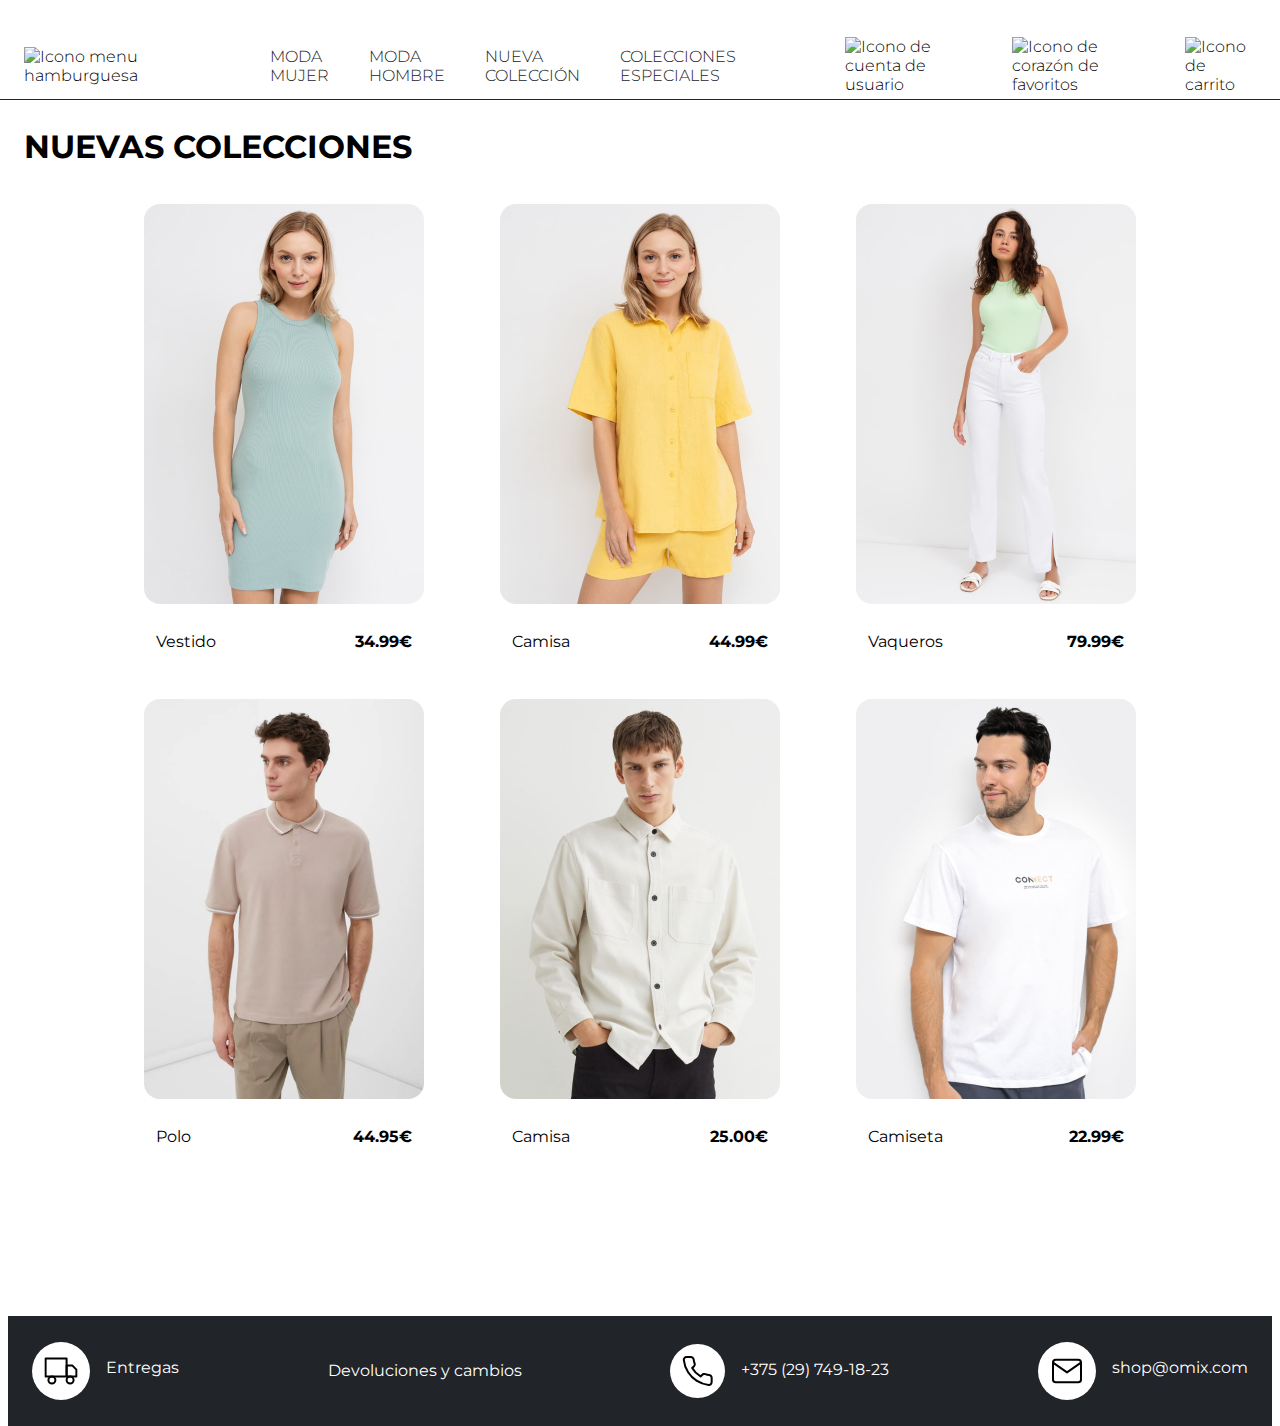
==== index.html @ 0a8b403c "Movidos de carpeta index y style" ====
<!DOCTYPE html>
<html lang="es">
  <head>
    <meta charset="UTF-8" />
    <meta name="viewport" content="width=device-width, initial-scale=1.0" />
    <link rel="stylesheet" href="style.css" />
    <link rel="preconnect" href="https://fonts.googleapis.com" />
    <link rel="preconnect" href="https://fonts.gstatic.com" crossorigin />
    <link
      href="https://fonts.googleapis.com/css2?family=Montserrat:ital,wght@0,100..900;1,100..900&display=swap"
      rel="stylesheet"
    />
    <title>Shopping moda.es</title>
  </head>
  <body>
    <header>
      <img
        class="grid-item-1"
        src="icons/icon-menu-burguer.svg"
        alt="Icono menu hamburguesa"
      />
      <nav class="grid-item-2">
        <a href="#mujer">MODA MUJER</a>
        <a href="#hombre">MODA HOMBRE</a>
        <a href="#nuevaColeccion">NUEVA COLECCIÓN</a>
        <a href="#coleccionesEspeciales">COLECCIONES ESPECIALES</a>
      </nav>
      <div class="grid-item-3">
        <img src="icons/icon-user.svg" alt="Icono de cuenta de usuario" />
        <img src="icons/icon-heart.svg" alt="Icono de corazón de favoritos" />
        <img src="icons/icon-shopping-cart.svg" alt="Icono de carrito" />
      </div>
    </header>
    <main>
      <h1>NUEVAS COLECCIONES</h1>
      <div class="products-container">
        <div class="product">
          <img
            src="/asset/img/image-3.jpg"
            alt="Chica con vestido corto
            turquesa sin mangas"
          />
          <div class="pie-de-foto">
            <p>Vestido</p>
            <p><span class="precio">34.99€</span></p>
          </div>
        </div>
        <div class="product">
          <img
            src="/asset/img/image-6.jpg"
            alt="Chica con camisa amarilla de manga corta"
          />
          <div class="pie-de-foto">
            <p>Camisa</p>
            <p><span class="precio">44.99€</span></p>
          </div>
        </div>
        <div class="product">
          <img
            src="/asset/img/image-4.jpg"
            alt="Chica con pantalón largo vaquero blanco"
          />
          <div class="pie-de-foto">
            <p>Vaqueros</p>
            <p><span class="precio">79.99€</span></p>
          </div>
        </div>
        <div class="product">
          <img
            src="/asset/img/image-5.jpg"
            alt="Chico con polo marrón de manga corta"
          />
          <div class="pie-de-foto">
            <p>Polo</p>
            <p><span class="precio">44.95€</span></p>
          </div>
        </div>
        <div class="product">
          <img
            src="/asset/img/image-1.jpg"
            alt="Chico camisa de manga larga en color crudo y botones negros"
          />
          <div class="pie-de-foto">
            <p>Camisa</p>
            <p><span class="precio">25.00€</span></p>
          </div>
        </div>
        <div class="product">
          <img
            src="/asset/img/image-2.jpg"
            alt="Chico con camiseta blanca. Estampado que dice 'concepto'"
          />
          <div class="pie-de-foto">
            <p>Camiseta</p>
            <p><span class="precio">22.99€</span></p>
          </div>
        </div>
      </div>
    </main>
    <footer>
      <div>
        <span>
          <img
            src="/asset/icons/icon-truck.svg"
            alt="icono de camión de entregas"
          />
        </span>
        <p>Entregas</p>
      </div>
      <hr />
      <p>Devoluciones y cambios</p>
      <hr />
      <div>
        <span>
          <img
            src="/asset/icons/icon-phone.svg"
            alt="icono del teléfono de contacto"
          />
        </span>
        <p>+375 (29) 749-18-23</p>
      </div>
      <hr />
      <div>
        <span>
          <img
            src="/asset/icons/icon-mail.svg"
            alt="icono del sobre para emails"
          />
        </span>
        <p>shop@omix.com</p>
      </div>
      <hr />
    </footer>
  </body>
</html>
---- style.css ----
:root {
  --primary: #ffffff;
  --secondary: #212429;
}

* {
  box-sizing: border-box;
}

html {
  max-width: 1280px;
  margin: 0 auto;
  font-size: 100%;
} /* 16px */

a {
  text-decoration: none;
  color: var(--secondary);
  margin: 0 20px;
}

header {
  display: flex;
  position: fixed;
  max-width: 1280px;
  width: 100%;
  top: 0;
  left: 0;
  right: 0;
  align-items: center;
  place-content: center;
  height: 100px;
  margin: 0 auto;
  padding-top: 32px;
  font-family: "Montserrat";
  font-weight: 300;
  z-index: 8;
  background-color: #ffffff;
  border-bottom: 1px solid #212429;
}

.grid-item-1 {
  display: flex;
  padding: 0 24px;
  justify-content: center;
}

.grid-item-2 {
  display: flex;
  justify-content: center;
  padding: 0 64px;
}

.grid-item-3 {
  display: flex;
  justify-content: center;
}

.grid-item-3 > img {
  margin: 0 25px;
}

main {
  max-width: 1280px;
  margin: 90px auto;
  padding: 16px;
}

h1 {
  font-family: "Montserrat";
}

.products-container {
  display: flex;
  flex-wrap: wrap;
  justify-content: space-around;
  max-width: 1100px;
  margin: 0 auto;
  padding: 16px;
}

.product {
  margin: 0 16px 0 16px;
}

.product > img {
  border-radius: 16px;
  max-width: 100%;
  height: auto;
}

.pie-de-foto {
  display: flex;
  justify-content: space-between;
  padding: 0 12px;
  font-family: "Montserrat", sans-serif;
  margin: 8px 0 32px 0;
}

.precio {
  font-weight: bold;
}

footer {
  display: flex;
  justify-content: space-between;
  align-items: center;
  font-family: "Montserrat";
  font-size: 16px;
  width: 100%;
  height: 110px;
  margin-bottom: -8px;
  background-color: #212429;
  color: #ffffff;
  padding: 0 24px;
}

footer > div {
  display: flex;
}

footer > div > span {
  display: flex;
  background-color: #ffffff;
  border-radius: 50%;
  padding: 12px;
  margin-right: 16px;
}

footer > hr {
  display: none;
}

/* MEDIA QUERY */

@media screen and (max-width: 920px) {
  header {
    place-content: center;
    width: 100%;
    margin: 0 auto;
    left: 50%;
    transform: translateX(-50%);
  }

  .grid-item-2 {
    display: none;
  }

  .grid-item-3 {
    display: none;
  }

  .product {
    margin: 0 auto 24px auto;
  }

  footer {
    display: block;
    height: 470px;
    justify-content: left;
    padding-left: 32px;
    padding-right: 32px;
    padding-top: 32px;
    margin-bottom: -8;
    font-weight: bold;
  }

  footer > hr {
    display: block;
    width: 100%;
    margin-bottom: 48px;
    margin-top: 16px;
  }
}
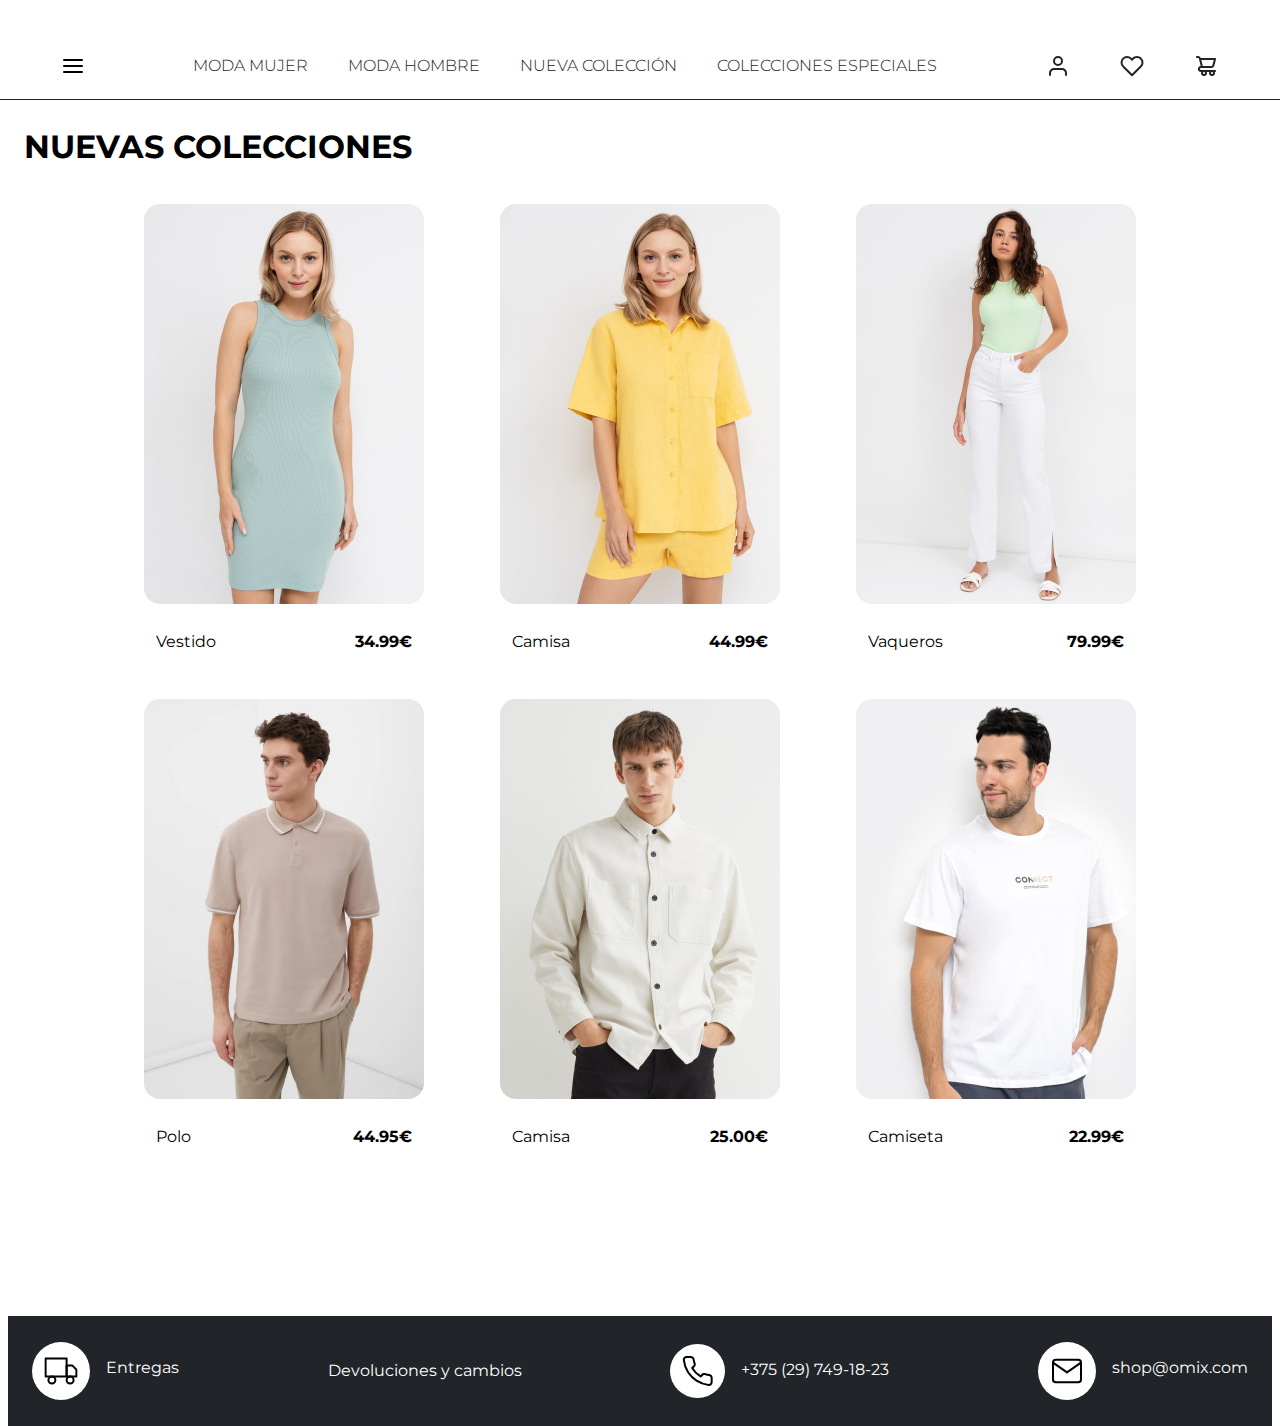
==== commit 0b167918: "Arregladas rutas de imagenes" ====
--- a/index.html
+++ b/index.html
@@ -16,7 +16,7 @@
     <header>
       <img
         class="grid-item-1"
-        src="icons/icon-menu-burguer.svg"
+        src="/asset/icons/icon-menu-burguer.svg"
         alt="Icono menu hamburguesa"
       />
       <nav class="grid-item-2">
@@ -26,9 +26,15 @@
         <a href="#coleccionesEspeciales">COLECCIONES ESPECIALES</a>
       </nav>
       <div class="grid-item-3">
-        <img src="icons/icon-user.svg" alt="Icono de cuenta de usuario" />
-        <img src="icons/icon-heart.svg" alt="Icono de corazón de favoritos" />
-        <img src="icons/icon-shopping-cart.svg" alt="Icono de carrito" />
+        <img
+          src="/asset/icons/icon-user.svg"
+          alt="Icono de cuenta de usuario"
+        />
+        <img
+          src="/asset/icons/icon-heart.svg"
+          alt="Icono de corazón de favoritos"
+        />
+        <img src="/asset/icons/icon-shopping-cart.svg" alt="Icono de carrito" />
       </div>
     </header>
     <main>
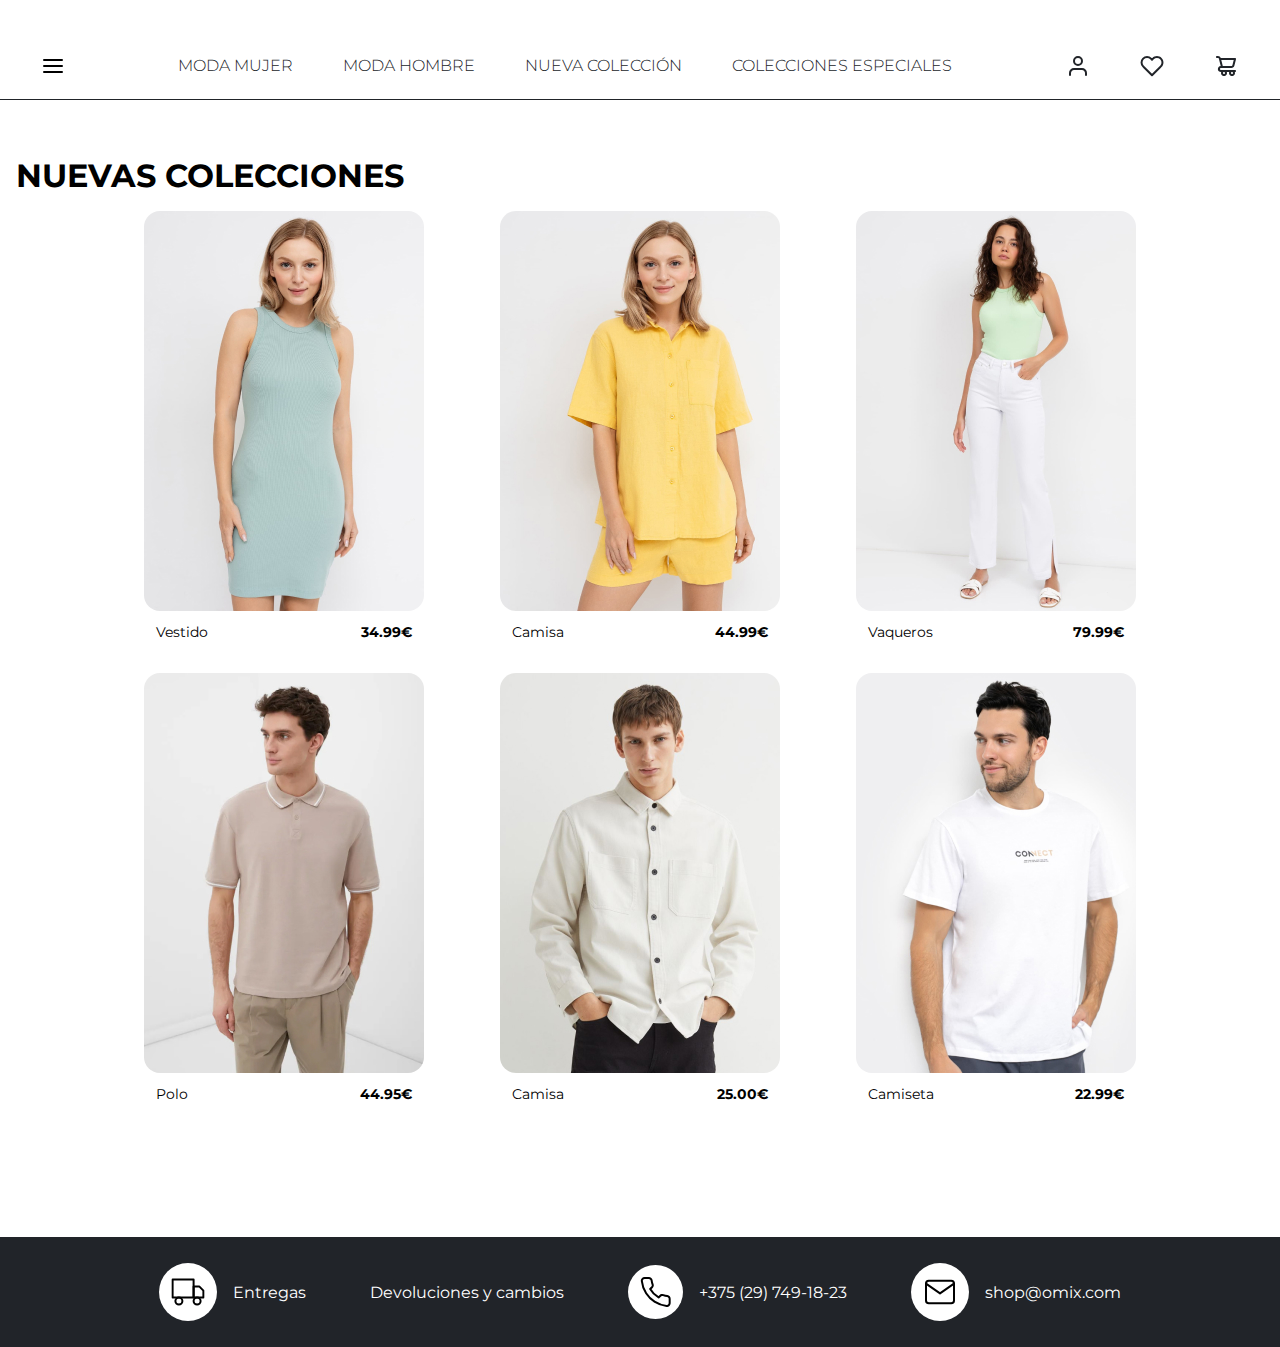
==== commit 22efdcc1: "Correción del footer y pantalla completa" ====
--- a/index.html
+++ b/index.html
@@ -104,35 +104,35 @@
       </div>
     </main>
     <footer>
-      <div>
-        <span>
+      <div class="footer-element">
+        <div class="footer-img">
           <img
             src="/asset/icons/icon-truck.svg"
             alt="icono de camión de entregas"
           />
-        </span>
+        </div>
         <p>Entregas</p>
       </div>
       <hr />
-      <p>Devoluciones y cambios</p>
+      <div class="footer-element"><p>Devoluciones y cambios</p></div>
       <hr />
-      <div>
-        <span>
+      <div class="footer-element">
+        <div class="footer-img">
           <img
             src="/asset/icons/icon-phone.svg"
             alt="icono del teléfono de contacto"
           />
-        </span>
+        </div>
         <p>+375 (29) 749-18-23</p>
       </div>
       <hr />
-      <div>
-        <span>
+      <div class="footer-element">
+        <div class="footer-img">
           <img
             src="/asset/icons/icon-mail.svg"
             alt="icono del sobre para emails"
           />
-        </span>
+        </div>
         <p>shop@omix.com</p>
       </div>
       <hr />
--- a/style.css
+++ b/style.css
@@ -5,38 +5,38 @@
 
 * {
   box-sizing: border-box;
+  margin: 0;
 }
-
-html {
-  max-width: 1280px;
-  margin: 0 auto;
-  font-size: 100%;
-} /* 16px */
 
 a {
   text-decoration: none;
   color: var(--secondary);
+  border-radius: 20px;
+  padding: 5px;
   margin: 0 20px;
+}
+
+a:hover {
+  background-color: var(--secondary);
+  color: var(--primary);
 }
 
 header {
   display: flex;
   position: fixed;
-  max-width: 1280px;
   width: 100%;
   top: 0;
   left: 0;
-  right: 0;
   align-items: center;
-  place-content: center;
+  justify-content: center;
   height: 100px;
   margin: 0 auto;
   padding-top: 32px;
   font-family: "Montserrat";
   font-weight: 300;
   z-index: 8;
-  background-color: #ffffff;
-  border-bottom: 1px solid #212429;
+  background-color: var(--primary);
+  border-bottom: 1px solid var(--secondary);
 }
 
 .grid-item-1 {
@@ -45,15 +45,26 @@
   justify-content: center;
 }
 
+.grid-item-1:hover {
+  transform: scale(1.4);
+  cursor: pointer;
+}
+
 .grid-item-2 {
   display: flex;
   justify-content: center;
   padding: 0 64px;
+  font-size: 16px;
 }
 
 .grid-item-3 {
   display: flex;
   justify-content: center;
+}
+
+.grid-item-3 img:hover {
+  cursor: pointer;
+  transform: scale(1.4);
 }
 
 .grid-item-3 > img {
@@ -62,12 +73,13 @@
 
 main {
   max-width: 1280px;
-  margin: 90px auto;
+  margin: 140px auto 70px auto;
   padding: 16px;
 }
 
 h1 {
   font-family: "Montserrat";
+  font-size: 32px;
 }
 
 .products-container {
@@ -81,6 +93,13 @@
 
 .product {
   margin: 0 16px 0 16px;
+  transition: 1s ease-in-out;
+}
+
+.product:hover {
+  transform: scale(1.07);
+  transition: 0.5s ease-in-out;
+  cursor: pointer;
 }
 
 .product > img {
@@ -94,6 +113,7 @@
   justify-content: space-between;
   padding: 0 12px;
   font-family: "Montserrat", sans-serif;
+  font-size: 14px;
   margin: 8px 0 32px 0;
 }
 
@@ -103,25 +123,26 @@
 
 footer {
   display: flex;
-  justify-content: space-between;
+  justify-content: center;
   align-items: center;
+  width: 100%;
+  height: 110px;
   font-family: "Montserrat";
   font-size: 16px;
-  width: 100%;
-  height: 110px;
-  margin-bottom: -8px;
-  background-color: #212429;
-  color: #ffffff;
-  padding: 0 24px;
+  background-color: var(--secondary);
+  color: var(--primary);
 }
 
-footer > div {
-  display: flex;
+.footer-element {
+  display: inline-flex;
+  white-space: nowrap;
+  align-items: center;
+  margin: 0 2.5%;
 }
 
-footer > div > span {
+.footer-img {
   display: flex;
-  background-color: #ffffff;
+  background-color: var(--primary);
   border-radius: 50%;
   padding: 12px;
   margin-right: 16px;
@@ -155,20 +176,19 @@
   }
 
   footer {
-    display: block;
-    height: 470px;
+    display: flex;
+    flex-direction: column;
+    width: 100%;
+    height: auto;
     justify-content: left;
-    padding-left: 32px;
-    padding-right: 32px;
-    padding-top: 32px;
-    margin-bottom: -8;
+    padding: 32px;
     font-weight: bold;
   }
 
-  footer > hr {
-    display: block;
+  .footer-element {
+    border-bottom: 1px solid var(--primary);
     width: 100%;
-    margin-bottom: 48px;
-    margin-top: 16px;
+    padding-bottom: 12px;
+    margin: 0 0 32px auto;
   }
 }
